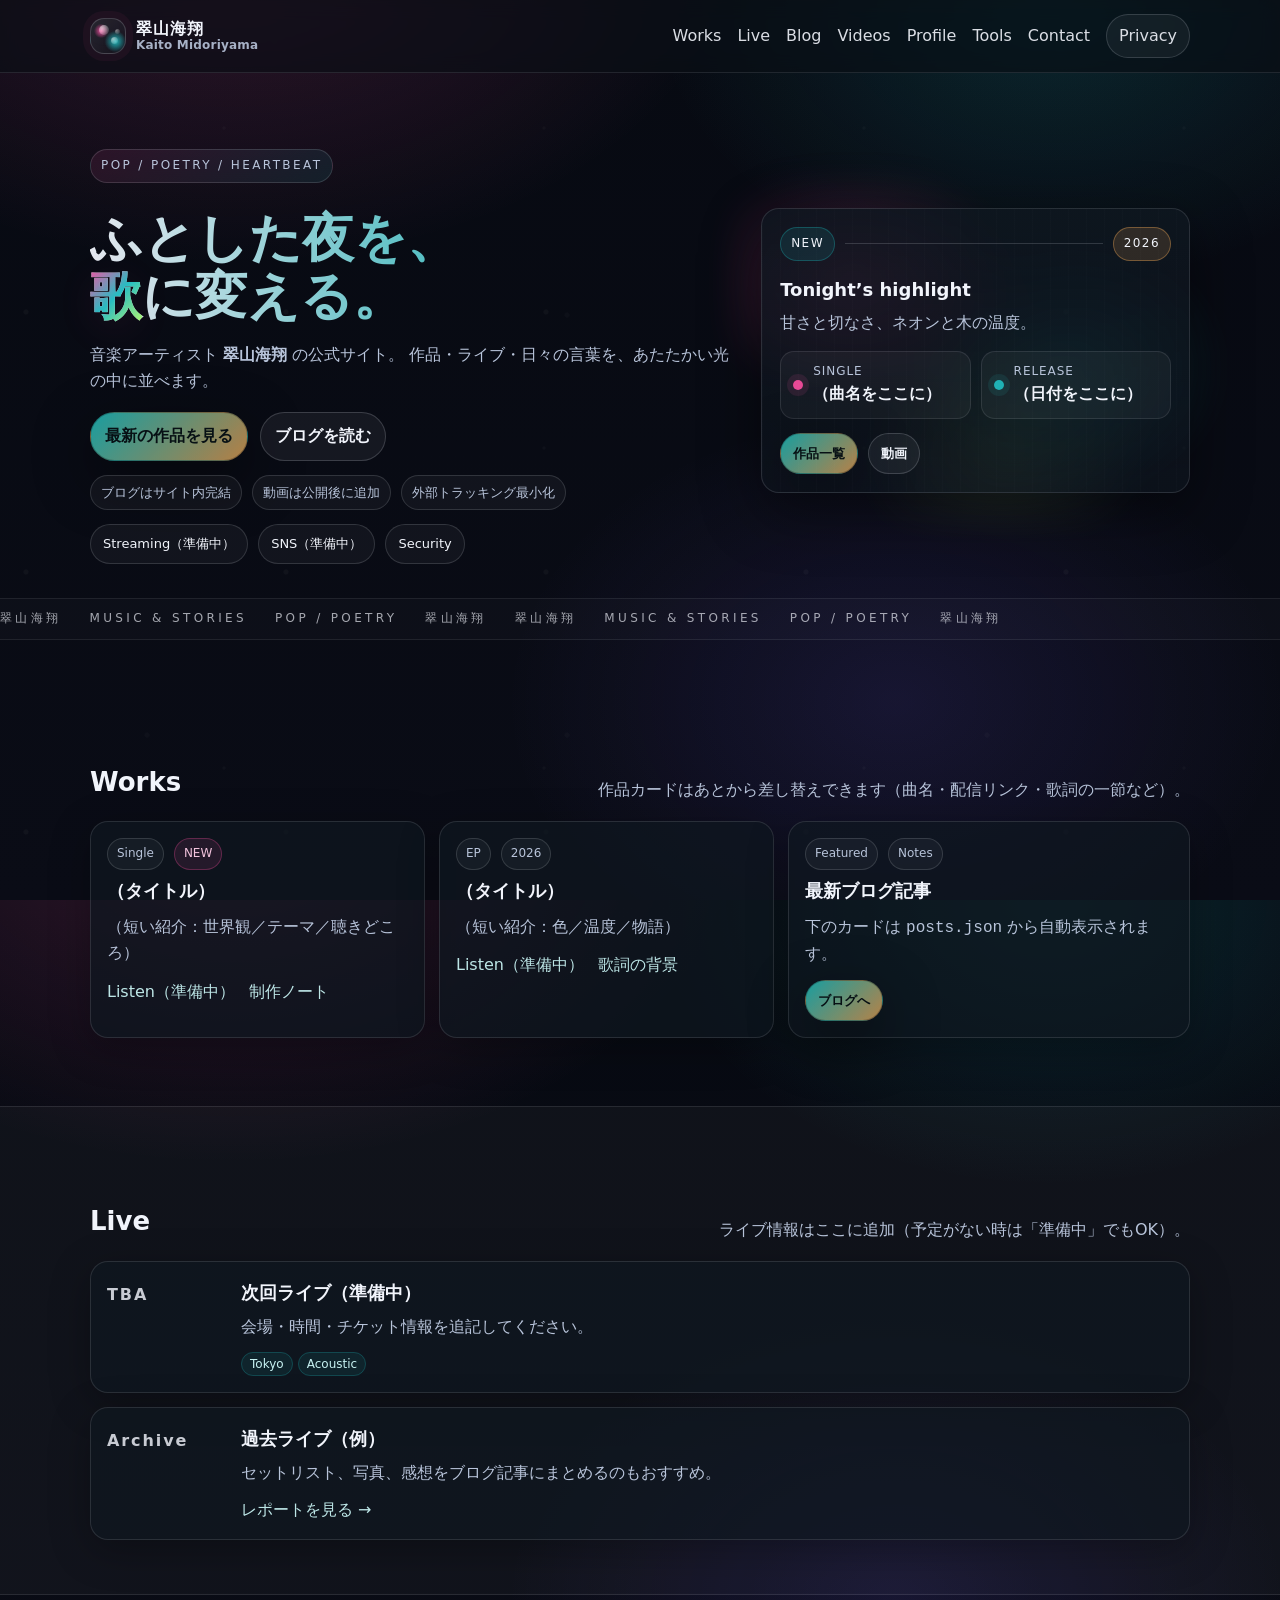
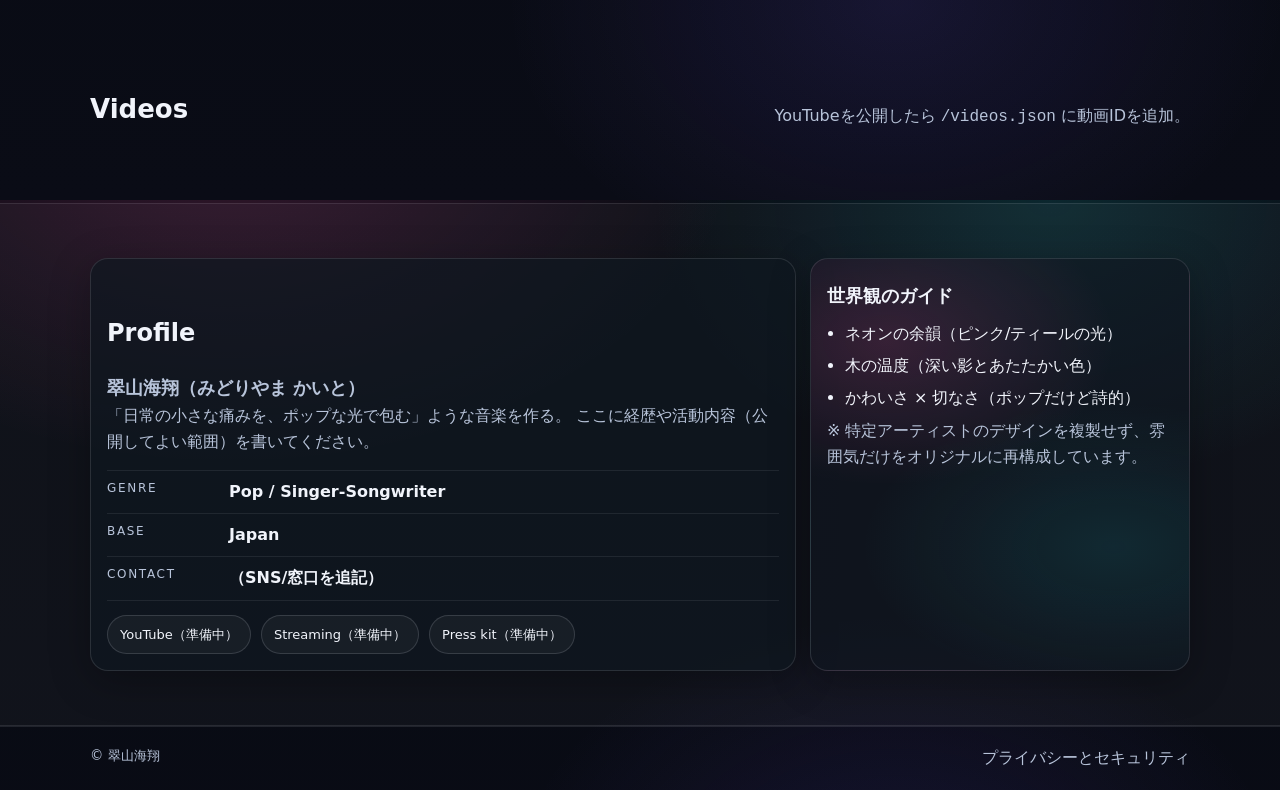
==== index.html @ d34214a1 "Add files via upload" ====
<!doctype html>
<html lang="ja">
<head>
  <meta charset="utf-8" /><meta name="viewport" content="width=device-width,initial-scale=1" />
<meta http-equiv="Content-Security-Policy" content="default-src 'self'; base-uri 'self'; object-src 'none'; frame-ancestors 'none'; img-src 'self' data:; font-src 'self'; script-src 'self' https://challenges.cloudflare.com; style-src 'self'; connect-src 'self' https://challenges.cloudflare.com; frame-src https://www.youtube-nocookie.com https://challenges.cloudflare.com; form-action 'self'; upgrade-insecure-requests" />
  <meta name="referrer" content="strict-origin-when-cross-origin" />
  <meta name="description" content="翠山海翔（みどりやま かいと）— 音楽と物語。ブログはサイト内完結、YouTubeは公開後に追加。" />
  <title>翠山海翔 | Music & Stories</title>
  <link rel="stylesheet" href="site.css" />
  <script src="app.js" defer></script>
</head>

<body data-page="home" class="theme-artist">
  <a class="skip" href="#main">本文へスキップ</a>

  <header class="top">
    <div class="wrap top__inner">
      <a class="brand" href="index.html" aria-label="ホーム">
        <span class="brand__mark" aria-hidden="true">
          <span class="mark__spark"></span>
          <span class="mark__spark mark__spark--2"></span>
          <span class="mark__spark mark__spark--3"></span>
        </span>
        <span class="brand__name">
          <span class="brand__jp">翠山海翔</span>
          <span class="brand__en">Kaito Midoriyama</span>
        </span>
      </a>

      <nav class="nav" aria-label="グローバルナビ">
        <a href="#works">Works</a>
        <a href="#live">Live</a>
        <a href="blog.html">Blog</a>
        <a href="videos.html">Videos</a>
        <a href="#profile">Profile</a>
        <a href="tools.html">Tools</a>        <a href="contact.html">Contact</a>

        <a class="nav__cta" href="privacy.html">Privacy</a>
      </nav>
    </div>
  </header>

  <main id="main">
    <section class="hero hero--artist">
      <div class="wrap hero__inner">
        <div class="hero__copy">
          <p class="eyebrow eyebrow--glow">POP / POETRY / HEARTBEAT</p>
          <h1 class="hero__title" class="hero__title" data-reveal="slow d1">
            ふとした夜を、<br />
            <span class="grad">歌</span>に変える。
          </h1>
          <p data-reveal="d2"  class="lead">
            音楽アーティスト <strong>翠山海翔</strong> の公式サイト。
            作品・ライブ・日々の言葉を、あたたかい光の中に並べます。
          </p>

          <div class="hero__actions">
            <a class="btn hero__cta" href="#works">最新の作品を見る</a>
            <a class="btn btn--ghost" href="blog.html">ブログを読む</a>
          </div>

          <ul class="hero__meta" aria-label="サイトの特徴">
            <li>ブログはサイト内完結</li>
            <li>動画は公開後に追加</li>
            <li>外部トラッキング最小化</li>
          </ul>

          <div class="hero__links" aria-label="外部リンク">
            <a class="pill" href="#" rel="me noopener">Streaming（準備中）</a>
            <a class="pill" href="#" rel="me noopener">SNS（準備中）</a>
            <a class="pill" href="privacy.html">Security</a>
          </div>
        </div>

        <div class="hero__panel">
          <div class="glow glow--mesh" aria-hidden="true"></div>

          <div class="panel panel--artist" aria-label="作品ハイライト">
            <div class="panel__row">
              <span class="chip">NEW</span>
              <span class="line"></span>
              <span class="chip chip--alt">2026</span>
            </div>

            <div class="panel__title">Tonight’s highlight</div>
            <div class="panel__desc">甘さと切なさ、ネオンと木の温度。</div>

            <div class="panel__mini">
              <div class="mini">
                <div class="mini__dot"></div>
                <div class="mini__text">
                  <div class="mini__label">Single</div>
                  <div class="mini__value">（曲名をここに）</div>
                </div>
              </div>
              <div class="mini">
                <div class="mini__dot mini__dot--alt"></div>
                <div class="mini__text">
                  <div class="mini__label">Release</div>
                  <div class="mini__value">（日付をここに）</div>
                </div>
              </div>
            </div>

            <div class="panel__cta">
              <a class="btn btn--small" href="#works">作品一覧</a>
              <a class="btn btn--small btn--ghost" href="#videos">動画</a>
            </div>
          </div>
        </div>
      </div>

      <div class="hero__marquee" aria-hidden="true">
        <div class="marquee__track">
          <span>翠山海翔</span><span>Music & Stories</span><span>POP / POETRY</span><span>翠山海翔</span>
          <span>翠山海翔</span><span>Music & Stories</span><span>POP / POETRY</span><span>翠山海翔</span>
        </div>
      </div>
    </section>

    <section id="works" class="section" data-chapter="1" data-chapter-label="物語の入口" data-tone="1">
      <div class="wrap">
        <div class="section__head">
            <div class="chapterDivider" data-reveal="d1"></div>
          <h2>Works</h2>
          <p class="muted">作品カードはあとから差し替えできます（曲名・配信リンク・歌詞の一節など）。</p>
        </div>

        <div class="works">
          <article class="card work">
            <div class="work__top">
              <span class="badge">Single</span>
              <span class="badge badge--accent">NEW</span>
            </div>
            <h3>（タイトル）</h3>
            <p>（短い紹介：世界観／テーマ／聴きどころ）</p>
            <div class="work__actions">
              <a class="link" href="#" rel="noopener">Listen（準備中）</a>
              <a class="link" href="blog.html">制作ノート</a>
            </div>
          </article>

          <article class="card work">
            <div class="work__top">
              <span class="badge">EP</span>
              <span class="badge">2026</span>
            </div>
            <h3>（タイトル）</h3>
            <p>（短い紹介：色／温度／物語）</p>
            <div class="work__actions">
              <a class="link" href="#" rel="noopener">Listen（準備中）</a>
              <a class="link" href="blog.html">歌詞の背景</a>
            </div>
          </article>

          <article class="card work work--wide">
            <div class="work__top">
              <span class="badge">Featured</span>
              <span class="badge">Notes</span>
            </div>
            <h3>最新ブログ記事</h3>
            <p class="muted">下のカードは <code>posts.json</code> から自動表示されます。</p>
            <div class="work__actions">
              <a class="btn btn--small" href="blog.html">ブログへ</a>
            </div>
          </article>
        </div>

        <div id="posts" class="grid" aria-live="polite" aria-busy="true"></div>
      </div>
    </section>

    <section id="live" class="section section--alt" data-chapter="2" data-chapter-label="Music" data-tone="2">
      <div class="wrap">
        <div class="section__head">
            <div class="chapterDivider" data-reveal="d1"></div>
          <h2>Live</h2>
          <p class="muted">ライブ情報はここに追加（予定がない時は「準備中」でもOK）。</p>
        </div>

        <div class="timeline">
          <div class="card timeline__item">
            <div class="timeline__date">TBA</div>
            <div class="timeline__body">
              <h3>次回ライブ（準備中）</h3>
              <p>会場・時間・チケット情報を追記してください。</p>
              <div class="timeline__meta">
                <span class="tag">Tokyo</span>
                <span class="tag">Acoustic</span>
              </div>
            </div>
          </div>

          <div class="card timeline__item">
            <div class="timeline__date">Archive</div>
            <div class="timeline__body">
              <h3>過去ライブ（例）</h3>
              <p>セットリスト、写真、感想をブログ記事にまとめるのもおすすめ。</p>
              <div class="timeline__meta">
                <a class="link" href="blog.html">レポートを見る →</a>
              </div>
            </div>
          </div>
        </div>
      </div>
    </section>

    <section id="videos" class="section" data-chapter="3" data-chapter-label="Blog" data-tone="3">
      <div class="wrap">
        <div class="section__head">
            <div class="chapterDivider" data-reveal="d1"></div>
          <h2>Videos</h2>
          <p class="muted">YouTubeを公開したら <code>/videos.json</code> に動画IDを追加。</p>
        </div>

        <div id="videosGrid" class="grid grid--video" aria-live="polite" aria-busy="true"></div>
      </div>
    </section>

    <section id="profile" class="section section--alt">
      <div class="wrap profile">
        <div class="profile__card card">
            <div class="chapterDivider" data-reveal="d1"></div>
          <h2>Profile</h2>
          <p class="profile__name">翠山海翔（みどりやま かいと）</p>
          <p class="muted">
            「日常の小さな痛みを、ポップな光で包む」ような音楽を作る。
            ここに経歴や活動内容（公開してよい範囲）を書いてください。
          </p>

          <dl class="facts">
            <div class="facts__row"><dt>Genre</dt><dd>Pop / Singer-Songwriter</dd></div>
            <div class="facts__row"><dt>Base</dt><dd>Japan</dd></div>
            <div class="facts__row"><dt>Contact</dt><dd>（SNS/窓口を追記）</dd></div>
          </dl>

          <div class="profile__links">
            <a class="pill" href="#" rel="me noopener">YouTube（準備中）</a>
            <a class="pill" href="#" rel="me noopener">Streaming（準備中）</a>
            <a class="pill" href="#" rel="me noopener">Press kit（準備中）</a>
          </div>
        </div>

        <div class="profile__card card card--accent">
          <h3>世界観のガイド</h3>
          <ul class="bullet">
            <li>ネオンの余韻（ピンク/ティールの光）</li>
            <li>木の温度（深い影とあたたかい色）</li>
            <li>かわいさ × 切なさ（ポップだけど詩的）</li>
          </ul>
          <p class="muted">※ 特定アーティストのデザインを複製せず、雰囲気だけをオリジナルに再構成しています。</p>
        </div>
      </div>
    </section>
  </main>

  <footer class="footer">
    <div class="wrap footer__inner">
      <small>© <span data-year></span> 翠山海翔</small>
      <a href="privacy.html">プライバシーとセキュリティ</a>
    </div>
  </footer>
</body>
</html>
---- site.css ----
:root{
  --bg: #0b0f14;
  --bg2:#0a1113;
  --card:#0f1720;
  --ink:#e9eef5;
  --muted:#b4c0cf;
  --teal:#1aa6a8;
  --amber:#ffb15a;
  --line: rgba(233,238,245,.10);
  --shadow: 0 18px 60px rgba(0,0,0,.45);
  --r: 18px;
}

*{box-sizing:border-box}
html,body{height:100%}
body{
  margin:0;
  font-family: system-ui, -apple-system, "Segoe UI", Roboto, "Noto Sans JP", sans-serif;
  color:var(--ink);
  background:
    radial-gradient(900px 500px at 20% -10%, rgba(26,166,168,.18), transparent 60%),
    radial-gradient(900px 500px at 90% 0%, rgba(255,177,90,.12), transparent 55%),
    linear-gradient(180deg, var(--bg), var(--bg2));
  line-height:1.65;
}

a{color:inherit; text-decoration:none}
a:hover{text-decoration:underline}
code{font-family: ui-monospace, SFMono-Regular, Menlo, Monaco, Consolas, "Liberation Mono", "Courier New", monospace}
pre{
  overflow:auto;
  padding:14px 14px;
  border-radius: 14px;
  border:1px solid rgba(233,238,245,.12);
  background: rgba(0,0,0,.22);
}
pre code{font-size: 13px}
blockquote{
  margin:14px 0;
  padding:12px 14px;
  border-left:3px solid rgba(26,166,168,.45);
  background: rgba(233,238,245,.04);
  border-radius: 12px;
}

.wrap{width:min(1100px, 92vw); margin:0 auto}

.skip{
  position:absolute; left:-9999px; top:auto;
  width:1px; height:1px; overflow:hidden;
}
.skip:focus{left:12px; top:12px; width:auto; height:auto; padding:10px 12px; background:#111; border-radius:10px; z-index:999}

.top{
  position:sticky; top:0; z-index:50;
  backdrop-filter:saturate(140%) blur(10px);
  background: rgba(11,15,20,.70);
  border-bottom:1px solid var(--line);
}
.top__inner{
  display:flex; align-items:center; justify-content:space-between;
  padding:14px 0;
}
.brand{display:flex; align-items:center; gap:10px}
.brand__mark{
  width:34px; height:34px; border-radius:12px;
  background:
    radial-gradient(12px 12px at 30% 35%, rgba(255,177,90,.9), transparent 60%),
    radial-gradient(18px 18px at 70% 65%, rgba(26,166,168,.9), transparent 60%),
    linear-gradient(135deg, rgba(233,238,245,.10), rgba(233,238,245,.02));
  border:1px solid rgba(233,238,245,.18);
  box-shadow: 0 0 0 6px rgba(26,166,168,.06);
}
.brand__name{font-weight:700; letter-spacing:.2px}

.nav{display:flex; gap:16px; align-items:center}
.nav a{opacity:.9}
.nav__cta{
  padding:8px 12px; border-radius:999px;
  border:1px solid rgba(233,238,245,.18);
  background: rgba(233,238,245,.06);
}

.hero{padding:64px 0 28px}
.hero__inner{display:grid; grid-template-columns: 1.2fr .8fr; gap:28px; align-items:center}
@media (max-width: 900px){ .hero__inner{grid-template-columns:1fr} }

.eyebrow{
  display:inline-block;
  font-size:12px; letter-spacing:.2em; text-transform:uppercase;
  padding:6px 10px; border-radius:999px;
  border:1px solid rgba(233,238,245,.16);
  background: rgba(233,238,245,.05);
  color: var(--muted);
}
h1{margin:14px 0 10px; font-size: clamp(28px, 4vw, 46px); line-height:1.15}
.lead{color:var(--muted); font-size: 16px}

.hero__actions{display:flex; gap:12px; margin:18px 0 12px; flex-wrap:wrap}
.btn{
  display:inline-flex; align-items:center; justify-content:center;
  padding:10px 14px; border-radius:999px;
  background: linear-gradient(135deg, rgba(26,166,168,.95), rgba(255,177,90,.70));
  color:#071014; font-weight:800;
  box-shadow: var(--shadow);
  border:1px solid rgba(0,0,0,.25);
}
.btn--ghost{
  background: rgba(233,238,245,.06);
  color:var(--ink);
  border:1px solid rgba(233,238,245,.18);
  box-shadow:none;
}

.hero__meta{
  margin:14px 0 0; padding:0;
  list-style:none; display:flex; gap:10px; flex-wrap:wrap;
  color: var(--muted);
}
.hero__meta li{
  padding:6px 10px; border-radius:999px;
  border:1px solid rgba(233,238,245,.14);
  background: rgba(233,238,245,.04);
  font-size:13px;
}

.hero__panel{position:relative; min-height:240px}
.glow{
  position:absolute; inset:-30px;
  background:
    radial-gradient(240px 180px at 30% 30%, rgba(26,166,168,.20), transparent 60%),
    radial-gradient(220px 180px at 70% 60%, rgba(255,177,90,.16), transparent 55%);
  filter: blur(14px);
}
.panel{
  position:relative;
  padding:18px;
  border-radius: var(--r);
  border:1px solid rgba(233,238,245,.14);
  background:
    linear-gradient(180deg, rgba(15,23,32,.85), rgba(15,23,32,.55));
  box-shadow: var(--shadow);
  overflow:hidden;
}
.panel::after{
  content:"";
  position:absolute; inset:0;
  background:
    repeating-linear-gradient(
      90deg,
      rgba(233,238,245,.05) 0px,
      rgba(233,238,245,.05) 1px,
      transparent 1px,
      transparent 18px
    );
  opacity:.35;
  pointer-events:none;
}
.panel__row{display:flex; align-items:center; gap:10px; position:relative}
.chip{
  font-size:12px; letter-spacing:.12em;
  padding:6px 10px; border-radius:999px;
  background: rgba(26,166,168,.14);
  border:1px solid rgba(26,166,168,.35);
}
.chip--alt{
  background: rgba(255,177,90,.14);
  border:1px solid rgba(255,177,90,.35);
}
.line{flex:1; height:1px; background: rgba(233,238,245,.16)}
.panel__title{margin-top:14px; font-size:18px; font-weight:800; position:relative}
.panel__desc{margin-top:6px; color:var(--muted); position:relative}

.section{padding:54px 0}
.section--alt{background: rgba(233,238,245,.03); border-top:1px solid var(--line); border-bottom:1px solid var(--line)}
.section__head{display:flex; align-items:end; justify-content:space-between; gap:16px; margin-bottom:18px; flex-wrap:wrap}
.section__head h2{margin:0; font-size:26px}
.section__foot{margin-top:14px}
.link{color:#c7f2f2; opacity:.95}
.link:hover{text-decoration:underline}

.muted{color:var(--muted); margin:0}

.grid{
  display:grid;
  grid-template-columns: repeat(3, 1fr);
  gap:14px;
}
@media (max-width: 980px){ .grid{grid-template-columns: repeat(2, 1fr)} }
@media (max-width: 620px){ .grid{grid-template-columns: 1fr} }

.card{
  border-radius: var(--r);
  border:1px solid rgba(233,238,245,.12);
  background: rgba(15,23,32,.70);
  padding:16px;
  box-shadow: 0 10px 40px rgba(0,0,0,.28);
}
.card__top{display:flex; justify-content:space-between; gap:10px; align-items:baseline}
.card h3{margin:6px 0 8px; font-size:18px}
.card p{margin:0; color:var(--muted)}
.badge{
  font-size:12px; padding:5px 9px; border-radius:999px;
  border:1px solid rgba(233,238,245,.14);
  background: rgba(233,238,245,.04);
  color: var(--muted);
  white-space:nowrap;
}
.tags{display:flex; gap:8px; flex-wrap:wrap; margin-top:12px}
.tag{
  font-size:12px; padding:4px 8px; border-radius:999px;
  border:1px solid rgba(26,166,168,.28);
  background: rgba(26,166,168,.10);
  color: #c7f2f2;
}

.grid--video{grid-template-columns: repeat(2, 1fr)}
@media (max-width: 900px){ .grid--video{grid-template-columns:1fr} }

.video{
  padding:0;
  overflow:hidden;
}
.video__thumb{
  position:relative;
  display:block;
  aspect-ratio: 16 / 9;
  width:100%;
  background: rgba(233,238,245,.06);
  border:0;
  border-bottom:1px solid rgba(233,238,245,.10);
  padding:0;
  cursor:pointer;
}
.video__thumb:focus-visible{
  outline: 2px solid rgba(255,177,90,.7);
  outline-offset: 2px;
}
.video__thumb img{
  width:100%; height:100%;
  object-fit:cover;
  display:block;
  filter:saturate(1.05) contrast(1.05);
}
.video__play{
  position:absolute; inset:0;
  display:grid; place-items:center;
  background: radial-gradient(220px 220px at 50% 50%, rgba(0,0,0,.35), rgba(0,0,0,.70));
}
.video__play span{
  display:inline-flex; align-items:center; gap:10px;
  padding:10px 14px; border-radius:999px;
  background: rgba(233,238,245,.10);
  border:1px solid rgba(233,238,245,.20);
  backdrop-filter: blur(8px);
}
.video__body{padding:14px 16px}
.video__title{margin:0 0 6px; font-size:16px; font-weight:800}
.note{margin-top:14px; color:var(--muted); font-size:13px}

.about{display:grid; grid-template-columns: 1fr 1fr; gap:14px}
@media (max-width: 900px){ .about{grid-template-columns:1fr} }
.about__card{border-radius: var(--r); border:1px solid rgba(233,238,245,.12); background: rgba(15,23,32,.70); padding:18px}
.about__card--accent{
  background:
    radial-gradient(380px 240px at 20% 20%, rgba(26,166,168,.18), transparent 60%),
    radial-gradient(420px 240px at 80% 70%, rgba(255,177,90,.12), transparent 60%),
    rgba(15,23,32,.60);
}

.links{margin:12px 0 0; padding-left:18px}
.footer{border-top:1px solid var(--line); padding:18px 0; color:var(--muted)}
.footer__inner{display:flex; justify-content:space-between; gap:14px; flex-wrap:wrap}

/* Blog */
.search{
  display:flex; gap:10px; align-items:center;
  margin: 10px 0 18px;
}
.search__label{color:var(--muted); font-size:13px}
.search__input{
  width:min(560px, 100%);
  padding:10px 12px;
  border-radius: 14px;
  border:1px solid rgba(233,238,245,.14);
  background: rgba(233,238,245,.04);
  color: var(--ink);
}
.search__input::placeholder{color: rgba(180,192,207,.75)}
.search__input:focus{
  outline: 2px solid rgba(26,166,168,.55);
  outline-offset: 2px;
}

.post__head{margin-bottom: 12px}
.post__meta{display:flex; gap:10px; align-items:center; flex-wrap:wrap; margin:0 0 8px}
.post__body{
  padding: 18px 18px;
}
.post__body h2{margin-top: 22px}
.post__body h3{margin-top: 18px}
.post__body a{color:#c7f2f2; text-decoration:underline}
.post__nav{
  display:flex; justify-content:space-between; gap:14px;
  margin-top: 16px;
}



/* =========================
   Artist theme: POP / HEART
   ========================= */
.theme-artist{
  --bg: #070a12;
  --bg2:#0a0c16;
  --ink:#f1f4fb;
  --muted:#b8c4da;
  --line: rgba(241,244,251,.10);
  --teal:#21c1c4;
  --amber:#ffb15a;
  --pink:#ff4fa3;
  --lime:#b8ff6a;
  --violet:#7a5cff;
}

/* subtle grain */
.theme-artist body{}
body.theme-artist{
  background:
    radial-gradient(850px 560px at 18% -8%, rgba(255,79,163,.18), transparent 60%),
    radial-gradient(720px 520px at 82% 0%, rgba(33,193,196,.16), transparent 55%),
    radial-gradient(650px 480px at 70% 78%, rgba(122,92,255,.12), transparent 60%),
    linear-gradient(180deg, var(--bg), var(--bg2));
}
body.theme-artist::before{
  content:"";
  position:fixed; inset:0;
  pointer-events:none;
  background-image:
    radial-gradient(circle at 10% 20%, rgba(255,255,255,.05) 0 2px, transparent 3px),
    radial-gradient(circle at 70% 40%, rgba(255,255,255,.04) 0 1px, transparent 2px),
    radial-gradient(circle at 35% 75%, rgba(255,255,255,.03) 0 2px, transparent 3px);
  background-size: 260px 260px, 320px 320px, 420px 420px;
  opacity:.55;
  mix-blend-mode: screen;
}

/* Brand */
.brand__name{display:flex; flex-direction:column; line-height:1.1}
.brand__jp{font-weight:900; letter-spacing:.06em}
.brand__en{font-size:12px; color:var(--muted); opacity:.9; margin-top:2px}

.brand__mark{
  position:relative;
  width:36px; height:36px; border-radius:14px;
  background:
    radial-gradient(12px 12px at 30% 35%, rgba(255,79,163,.92), transparent 60%),
    radial-gradient(18px 18px at 72% 66%, rgba(33,193,196,.92), transparent 60%),
    linear-gradient(135deg, rgba(241,244,251,.10), rgba(241,244,251,.02));
  border:1px solid rgba(241,244,251,.18);
  box-shadow: 0 0 0 7px rgba(255,79,163,.05);
  overflow:hidden;
}
.mark__spark{
  position:absolute;
  width:10px; height:10px;
  border-radius: 999px;
  background: radial-gradient(circle at 30% 30%, rgba(255,255,255,.95), rgba(255,255,255,.02));
  opacity:.65;
  top:6px; left:8px;
  filter: blur(.2px);
  animation: floaty 5.6s ease-in-out infinite;
}
.mark__spark--2{top:18px; left:20px; width:7px; height:7px; opacity:.55; animation-duration: 6.9s}
.mark__spark--3{top:10px; left:24px; width:5px; height:5px; opacity:.45; animation-duration: 7.8s}
@keyframes floaty{
  0%,100%{transform: translate(0,0)}
  50%{transform: translate(2px,-2px)}
}

/* Hero */
.hero--artist{position:relative; overflow:hidden}
.hero__title{margin:14px 0 10px; font-size: clamp(30px, 4.2vw, 52px); line-height:1.12}
.grad{
  background: linear-gradient(135deg, rgba(255,79,163,1), rgba(33,193,196,1), rgba(184,255,106,1));
  -webkit-background-clip:text; background-clip:text;
  color: transparent;
  text-shadow: 0 10px 40px rgba(255,79,163,.10);
}
.eyebrow--glow{
  border:1px solid rgba(241,244,251,.14);
  background: linear-gradient(135deg, rgba(255,79,163,.10), rgba(33,193,196,.10));
}

.glow--mesh{
  background:
    radial-gradient(280px 200px at 25% 30%, rgba(255,79,163,.26), transparent 60%),
    radial-gradient(260px 220px at 70% 55%, rgba(33,193,196,.20), transparent 60%),
    radial-gradient(240px 220px at 55% 80%, rgba(184,255,106,.12), transparent 60%);
  filter: blur(16px);
}

.panel--artist{
  background:
    linear-gradient(180deg, rgba(15,23,32,.82), rgba(15,23,32,.52));
  border:1px solid rgba(241,244,251,.12);
}
.panel--artist::after{opacity:.25}

.panel__mini{display:grid; grid-template-columns:1fr 1fr; gap:10px; margin-top:14px; position:relative}
.mini{
  display:flex; gap:10px; align-items:center;
  padding:10px 12px;
  border-radius: 14px;
  border:1px solid rgba(241,244,251,.10);
  background: rgba(241,244,251,.04);
}
.mini__dot{width:10px; height:10px; border-radius:999px; background: rgba(255,79,163,.9); box-shadow:0 0 0 6px rgba(255,79,163,.10)}
.mini__dot--alt{background: rgba(33,193,196,.9); box-shadow:0 0 0 6px rgba(33,193,196,.10)}
.mini__label{font-size:12px; color:var(--muted); letter-spacing:.08em; text-transform:uppercase}
.mini__value{font-weight:800}

.panel__cta{display:flex; gap:10px; margin-top:14px; flex-wrap:wrap; position:relative}
.btn--small{padding:9px 12px; font-size:13px}

.pill{
  display:inline-flex; align-items:center; gap:8px;
  padding:8px 12px;
  border-radius: 999px;
  border:1px solid rgba(241,244,251,.14);
  background: rgba(241,244,251,.04);
  color: var(--ink);
  font-size:13px;
}
.pill:hover{text-decoration:none; background: rgba(241,244,251,.06)}
.hero__links{display:flex; gap:10px; flex-wrap:wrap; margin-top:14px}

/* Marquee */
.hero__marquee{
  margin-top: 34px;
  border-top:1px solid rgba(241,244,251,.08);
  border-bottom:1px solid rgba(241,244,251,.08);
  background: rgba(241,244,251,.02);
}
.marquee__track{
  display:flex; gap:28px;
  padding: 10px 0;
  white-space: nowrap;
  opacity:.85;
  animation: marquee 18s linear infinite;
}
.marquee__track span{
  font-size:12px;
  letter-spacing:.28em;
  text-transform: uppercase;
  color: rgba(241,244,251,.78);
}
@keyframes marquee{
  from{transform: translateX(0)}
  to{transform: translateX(-50%)}
}

/* Works layout */
.works{
  display:grid;
  grid-template-columns: 1fr 1fr 1.2fr;
  gap:14px;
  margin-bottom: 14px;
}
@media (max-width: 980px){
  .works{grid-template-columns: 1fr 1fr}
  .work--wide{grid-column: 1 / -1}
}
@media (max-width: 620px){
  .works{grid-template-columns: 1fr}
}
.work{position:relative}
.work__top{display:flex; gap:10px; align-items:center; flex-wrap:wrap}
.work__actions{display:flex; gap:14px; margin-top:12px; align-items:center; flex-wrap:wrap}
.badge--accent{
  border:1px solid rgba(255,79,163,.28);
  background: rgba(255,79,163,.10);
  color: rgba(255,206,232,.95);
}
.card:hover{
  transform: translateY(-1px);
  transition: transform .18s ease, background .18s ease, border-color .18s ease;
  border-color: rgba(241,244,251,.18);
}

/* Live timeline */
.timeline{display:grid; gap:14px}
.timeline__item{display:grid; grid-template-columns: 120px 1fr; gap:14px; align-items:start}
@media (max-width: 620px){
  .timeline__item{grid-template-columns:1fr}
}
.timeline__date{
  font-weight:900;
  letter-spacing:.12em;
  color: rgba(241,244,251,.82);
  padding-top:4px;
}
.timeline__body h3{margin:0 0 6px}
.timeline__meta{margin-top:10px}

/* Profile */
.profile{display:grid; grid-template-columns: 1.3fr .7fr; gap:14px}
@media (max-width: 900px){ .profile{grid-template-columns:1fr} }
.profile__name{font-weight:900; font-size:18px; margin: 6px 0 8px}
.facts{margin:14px 0 0}
.facts__row{
  display:grid; grid-template-columns: 110px 1fr;
  gap:12px;
  padding:8px 0;
  border-top:1px solid rgba(241,244,251,.08);
}
.facts__row:last-child{border-bottom:1px solid rgba(241,244,251,.08)}
.facts dt{color:var(--muted); font-size:12px; letter-spacing:.14em; text-transform:uppercase}
.facts dd{margin:0; font-weight:700}
.profile__links{display:flex; gap:10px; flex-wrap:wrap; margin-top:14px}

.card--accent{
  background:
    radial-gradient(380px 240px at 20% 20%, rgba(255,79,163,.16), transparent 60%),
    radial-gradient(420px 240px at 80% 70%, rgba(33,193,196,.12), transparent 60%),
    rgba(15,23,32,.60);
}

.bullet{margin:10px 0 0; padding-left: 18px}
.bullet li{margin:6px 0}


/* Tools */
.tools{display:grid; gap:14px}
.tool h2{margin-top:0}
.form{display:grid; gap:12px; margin-top: 10px}
.form label{display:grid; gap:6px; color: rgba(241,244,251,.92)}
.form input, .form textarea{
  padding:10px 12px;
  border-radius: 14px;
  border:1px solid rgba(241,244,251,.14);
  background: rgba(241,244,251,.04);
  color: var(--ink);
}
.form textarea{resize: vertical; min-height: 160px}
.hint{font-size:12px; color: var(--muted)}
.row{display:flex; gap:10px; flex-wrap:wrap; align-items:center}
.out{margin-top:12px}
.out__grid{display:grid; grid-template-columns: 1fr 1fr; gap:12px; margin-top:12px}
@media (max-width: 900px){ .out__grid{grid-template-columns: 1fr} }
.tip{margin-top:12px}
.tips h2{margin-top:0}

/* Video placeholder (no external thumbnail) */
.video__placeholder{
  position:relative;
  width:100%;
  height:100%;
  min-height: 240px;
  background: rgba(241,244,251,.03);
}
.video__placeholderGlow{
  position:absolute; inset:0;
  background:
    radial-gradient(220px 180px at 30% 30%, rgba(255,79,163,.22), transparent 60%),
    radial-gradient(220px 180px at 70% 60%, rgba(33,193,196,.18), transparent 60%),
    radial-gradient(220px 180px at 50% 85%, rgba(184,255,106,.10), transparent 60%);
  filter: blur(12px);
}
.video__placeholderText{
  position:absolute; inset:0;
  display:flex; flex-direction:column;
  align-items:center; justify-content:center;
  gap:8px;
  padding: 18px;
  text-align:center;
}
.video__phTitle{font-weight:900; font-size:16px}
.video__phSub{
  display:inline-flex; align-items:center; justify-content:center;
  padding:10px 14px; border-radius:999px;
  background: rgba(241,244,251,.10);
  border:1px solid rgba(241,244,251,.20);
}


/* Contact form helpers */
.hp{position:absolute;left:-9999px;top:auto;width:1px;height:1px;overflow:hidden;}
.mt-14{margin-top:14px;}
.mt-18{margin-top:18px;}
#contactStatus[data-kind="success"]{font-weight:600;}
#contactStatus[data-kind="error"]{font-weight:600;}

/* Contact */
.grid--contact{grid-template-columns: 1.2fr .8fr}
@media (max-width: 900px){ .grid--contact{grid-template-columns:1fr} }
.contactCard h2{margin-top:0}

/* Contact form (no email exposure) */
.grid--contact2{grid-template-columns: 1.15fr .85fr}
@media (max-width: 900px){ .grid--contact2{grid-template-columns:1fr} }
.status{
  margin-top: 10px;
  padding: 10px 12px;
  border-radius: 14px;
  border: 1px solid rgba(241,244,251,.14);
  background: rgba(241,244,251,.04);
  color: rgba(241,244,251,.92);
  display:none;
}
.status--show{display:block}
.status--ok{border-color: rgba(33,193,196,.35); background: rgba(33,193,196,.08)}
.status--ng{border-color: rgba(255,79,163,.35); background: rgba(255,79,163,.08)}
.hp{position:absolute; left:-9999px; top:auto; width:1px; height:1px; overflow:hidden}
.turnstileRow{display:grid; gap:8px}

/* OK/NG cards */
.grid--okng{display:grid; grid-template-columns:1fr 1fr; gap:12px; margin-top:10px}
@media (max-width: 900px){ .grid--okng{grid-template-columns:1fr} }
.okng{padding:12px; border-radius:16px; border:1px solid rgba(241,244,251,.14); background: rgba(241,244,251,.03)}
.okng h4{margin:0 0 8px 0}
.okng--ok{border-color: rgba(33,193,196,.30); background: rgba(33,193,196,.05)}
.okng--ng{border-color: rgba(255,79,163,.30); background: rgba(255,79,163,.05)}

/* Motion system (emotion, but gentle) */
@media (prefers-reduced-motion: reduce){
  *{animation-duration:0.01ms !important; animation-iteration-count:1 !important; transition-duration:0.01ms !important; scroll-behavior:auto !important}
}

.reveal{
  opacity:0;
  transform: translateY(14px);
  filter: blur(2px);
  transition: opacity .7s ease, transform .8s ease, filter .8s ease;
  will-change: opacity, transform, filter;
}
.reveal.is-visible{
  opacity:1;
  transform: translateY(0);
  filter: blur(0);
}

.reveal--slow{transition-duration: 1.1s}
.reveal--delay-1{transition-delay: .08s}
.reveal--delay-2{transition-delay: .16s}
.reveal--delay-3{transition-delay: .24s}

@keyframes floatSoft{
  0%,100%{transform: translateY(0)}
  50%{transform: translateY(-6px)}
}
@keyframes shimmer{
  0%{background-position: 0% 50%}
  100%{background-position: 100% 50%}
}
@keyframes pulseGlow{
  0%,100%{box-shadow: 0 0 0 rgba(255,255,255,0)}
  50%{box-shadow: 0 0 26px rgba(241,244,251,.12)}
}

.hero__title{
  background: linear-gradient(90deg, rgba(241,244,251,.95), rgba(33,193,196,.9), rgba(255,79,163,.9), rgba(241,244,251,.95));
  background-size: 220% 220%;
  -webkit-background-clip: text;
  background-clip: text;
  color: transparent;
  animation: shimmer 6.5s ease-in-out infinite;
}

.hero__cta{animation: pulseGlow 3.6s ease-in-out infinite}
.card:hover .card__media img,
.card:hover img.card__img{
  transform: scale(1.02);
}
.card__media img,
img.card__img{
  transition: transform .55s ease;
  will-change: transform;
}

.brand__mark{animation: floatSoft 5.5s ease-in-out infinite}
.brand__mark .mark__spark{filter: drop-shadow(0 0 10px rgba(33,193,196,.35))}

/* Chapter system */
.chapterRail{
  position: fixed;
  right: 18px;
  top: 50%;
  transform: translateY(-50%);
  z-index: 50;
  display: grid;
  gap: 10px;
  padding: 10px 10px;
  border-radius: 18px;
  border: 1px solid rgba(241,244,251,.12);
  background: rgba(9,12,18,.35);
  backdrop-filter: blur(10px);
}
@media (max-width: 980px){ .chapterRail{display:none} }

.chapterDot{
  width: 10px; height: 10px;
  border-radius: 999px;
  border: 1px solid rgba(241,244,251,.35);
  background: rgba(241,244,251,.08);
  cursor: pointer;
  position: relative;
}
.chapterDot.is-active{
  background: rgba(33,193,196,.85);
  border-color: rgba(33,193,196,.9);
  box-shadow: 0 0 18px rgba(33,193,196,.22);
}
.chapterDot:hover::after{
  content: attr(data-label);
  position: absolute;
  right: 16px;
  top: 50%;
  transform: translateY(-50%);
  white-space: nowrap;
  font-size: 12px;
  padding: 6px 8px;
  border-radius: 12px;
  border: 1px solid rgba(241,244,251,.16);
  background: rgba(9,12,18,.55);
  color: rgba(241,244,251,.92);
}

.chapterDivider{
  height: 1px;
  width: 100%;
  margin: 18px 0 4px 0;
  position: relative;
  overflow: hidden;
}
.chapterDivider::before{
  content:"";
  position:absolute; inset:0;
  transform: translateX(-100%);
  background: linear-gradient(90deg, rgba(241,244,251,0), rgba(241,244,251,.32), rgba(33,193,196,.28), rgba(255,79,163,.24), rgba(241,244,251,0));
  transition: transform .9s ease;
}
.chapterDivider.is-visible::before{ transform: translateX(0%) }

/* subtle chapter tone shift (applies on home body via JS) */
body[data-chapter-tone="1"]{ background-image: radial-gradient(900px 500px at 20% 10%, rgba(33,193,196,.12), transparent 60%), radial-gradient(800px 500px at 80% 30%, rgba(255,79,163,.10), transparent 55%); }
body[data-chapter-tone="2"]{ background-image: radial-gradient(900px 520px at 70% 20%, rgba(33,193,196,.12), transparent 60%), radial-gradient(900px 560px at 20% 70%, rgba(255,79,163,.10), transparent 55%); }
body[data-chapter-tone="3"]{ background-image: radial-gradient(900px 520px at 20% 20%, rgba(33,193,196,.10), transparent 60%), radial-gradient(900px 560px at 75% 70%, rgba(255,79,163,.12), transparent 55%); }

/* High quality image display helpers */
img{ image-rendering: auto; }
.mediaHQ{
  border-radius: 22px;
  overflow: hidden;
  border: 1px solid rgba(241,244,251,.12);
  background: rgba(241,244,251,.03);
}
.mediaHQ img{
  display:block;
  width:100%;
  height:auto;
}

/* Tools: drag & drop import */
.import{margin:14px 0 18px}
.import__file{display:block;margin:8px 0 10px}
.dropzone{
  border:2px dashed rgba(233,238,245,.35);
  border-radius:14px;
  padding:14px 14px;
  background:rgba(0,0,0,.14);
  cursor:pointer;
  user-select:none;
}
.dropzone code{font-family:ui-monospace,SFMono-Regular,Menlo,Monaco,Consolas,"Liberation Mono","Courier New",monospace}
.dropzone--hover{border-color:rgba(26,166,168,.9); background:rgba(26,166,168,.12)}
.dropzone--ok{border-color:rgba(255,191,90,.9)}
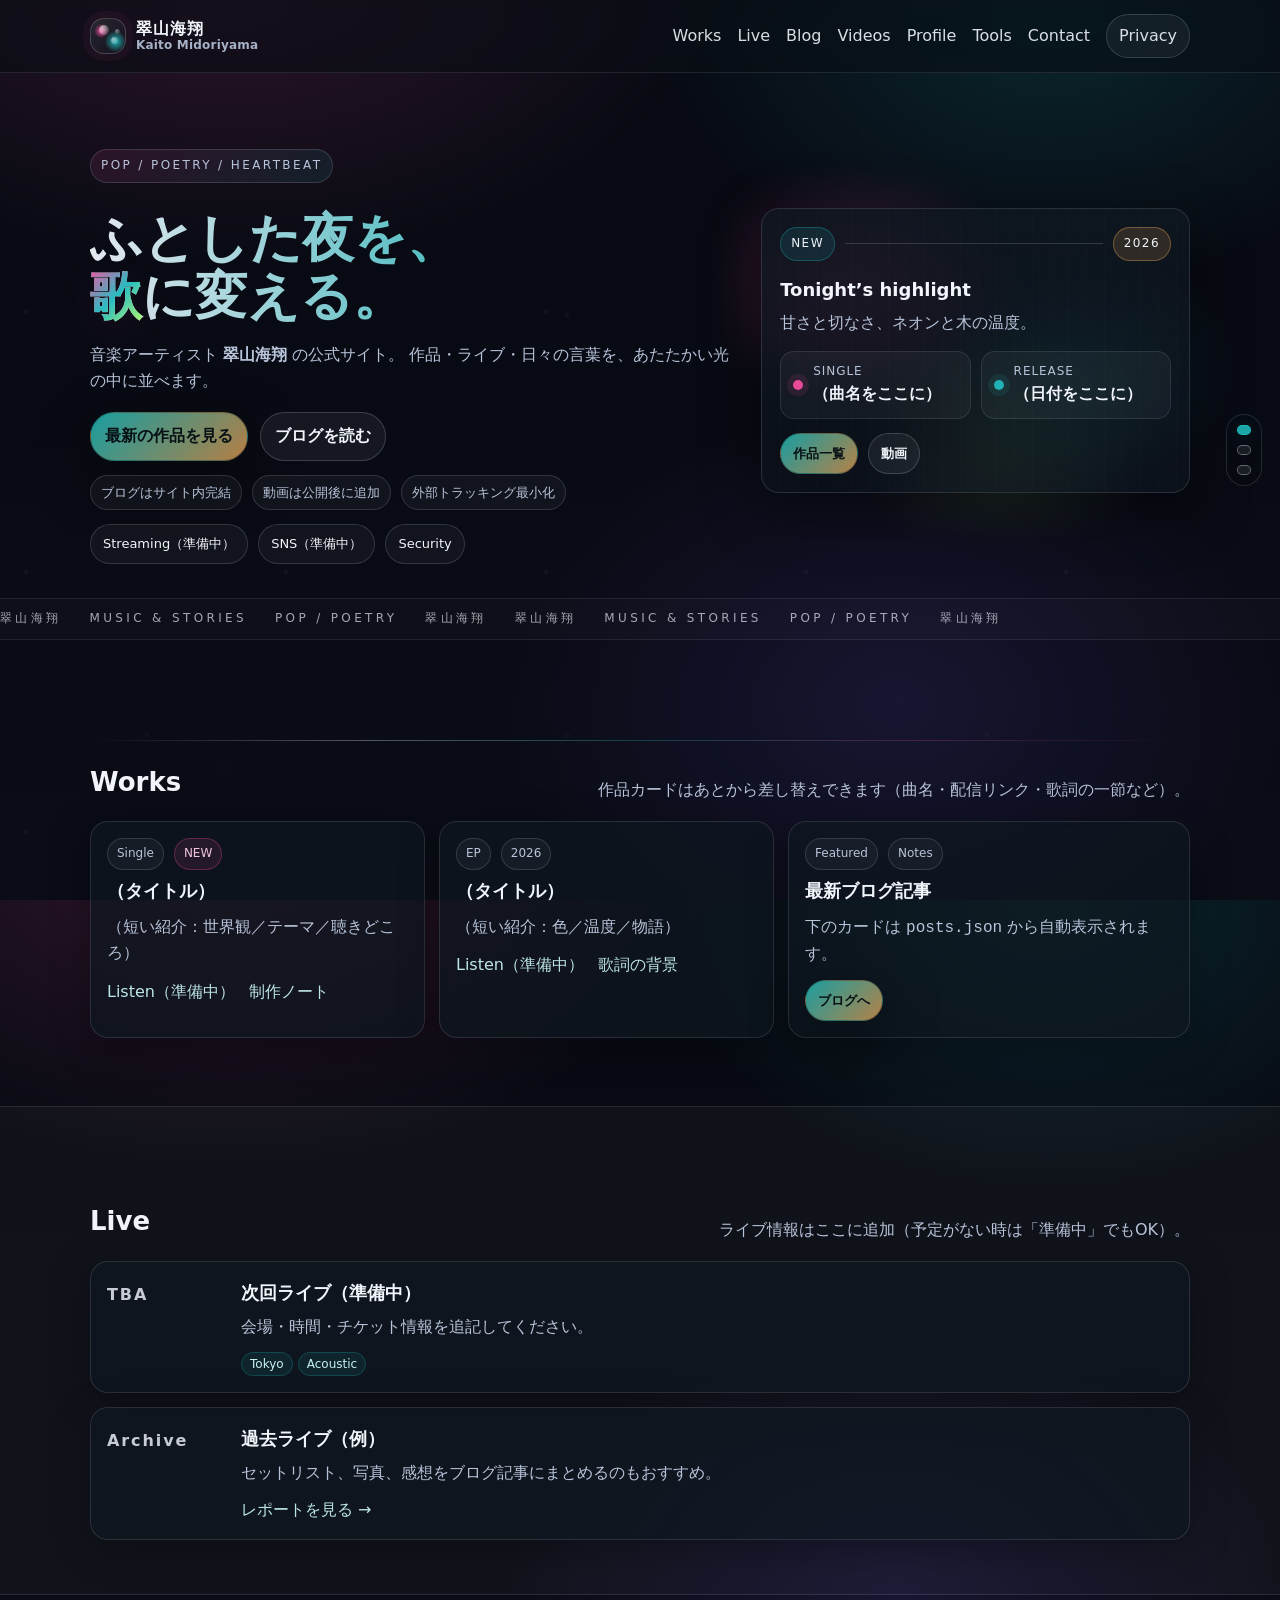
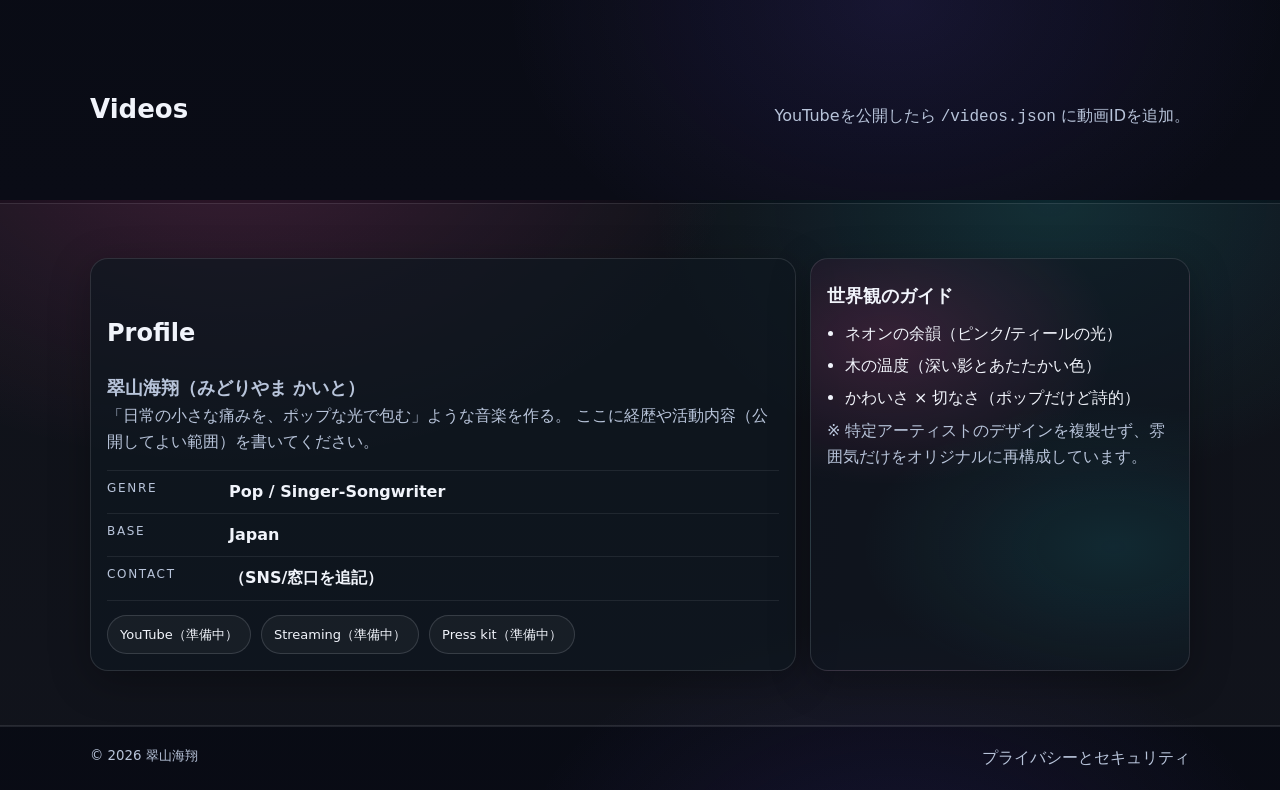
==== commit 7cffd2e7: "Add files via upload" ====
--- a/index.html
+++ b/index.html
@@ -2,12 +2,30 @@
 <html lang="ja">
 <head>
   <meta charset="utf-8" /><meta name="viewport" content="width=device-width,initial-scale=1" />
-<meta http-equiv="Content-Security-Policy" content="default-src 'self'; base-uri 'self'; object-src 'none'; frame-ancestors 'none'; img-src 'self' data:; font-src 'self'; script-src 'self' https://challenges.cloudflare.com; style-src 'self'; connect-src 'self' https://challenges.cloudflare.com; frame-src https://www.youtube-nocookie.com https://challenges.cloudflare.com; form-action 'self'; upgrade-insecure-requests" />
-  <meta name="referrer" content="strict-origin-when-cross-origin" />
+
+  <meta http-equiv="Content-Security-Policy" content="default-src 'self'; base-uri 'self'; object-src 'none'; frame-ancestors 'none'; img-src 'self' data: https:; font-src 'self'; script-src 'self'; style-src 'self'; connect-src 'self'; frame-src https://www.youtube-nocookie.com https://docs.google.com; form-action 'self'; upgrade-insecure-requests" />
+<meta name="referrer" content="strict-origin-when-cross-origin" />
   <meta name="description" content="翠山海翔（みどりやま かいと）— 音楽と物語。ブログはサイト内完結、YouTubeは公開後に追加。" />
-  <title>翠山海翔 | Music & Stories</title>
-  <link rel="stylesheet" href="site.css" />
+    <meta name="robots" content="index,follow,max-image-preview:large" />
+<title>翠山海翔 | Music & Stories</title>
+  
+    <link rel="canonical" href="https://musasci.github.io/honnki/" />
+<link rel="stylesheet" href="site.css" />
   <script src="app.js" defer></script>
+  <script type="application/ld+json">
+{
+  "@context": "https://schema.org",
+  "@type": "Person",
+  "name": "翠山海翔",
+  "alternateName": [
+    "Kaito Midoriyama",
+    "Kaito Midoriyama (翠山海翔)"
+  ],
+  "jobTitle": "Musician",
+  "url": "https://musasci.github.io/honnki/",
+  "description": "翠山海翔（みどりやま かいと）。音楽と物語。"
+}
+  </script>
 </head>
 
 <body data-page="home" class="theme-artist">
--- a/site.css
+++ b/site.css
@@ -775,3 +775,43 @@
 .dropzone code{font-family:ui-monospace,SFMono-Regular,Menlo,Monaco,Consolas,"Liberation Mono","Courier New",monospace}
 .dropzone--hover{border-color:rgba(26,166,168,.9); background:rgba(26,166,168,.12)}
 .dropzone--ok{border-color:rgba(255,191,90,.9)}
+
+
+/* --- Added in 2026-01: Tools pack + improved cards --- */
+.hidden{display:none !important}
+
+.card__link{display:block; color:inherit; text-decoration:none}
+.card__link:hover h3{ text-decoration: underline }
+
+.card--post .post__meta{margin-bottom:8px}
+.card--post .badge{display:inline-flex; margin-right:8px}
+
+.card--video{padding:0; overflow:hidden}
+.card--video .card__body{padding:14px 16px}
+.video__frame{
+  aspect-ratio: 16 / 9;
+  width:100%;
+  background: rgba(233,238,245,.06);
+  border-bottom:1px solid rgba(233,238,245,.10);
+  display:block;
+}
+.video__frame iframe,
+.video__frame video{
+  width:100%;
+  height:100%;
+  border:0;
+  display:block;
+  background: #000;
+}
+
+.packActions{display:flex; gap:10px; flex-wrap:wrap; align-items:center; margin-top:10px}
+
+.iframeWrap{
+  aspect-ratio: 4 / 5;
+  width:100%;
+  border-radius: var(--r);
+  overflow:hidden;
+  border:1px solid rgba(233,238,245,.12);
+  background: rgba(15,23,32,.55);
+}
+.iframeWrap iframe{width:100%; height:100%; border:0; display:block}
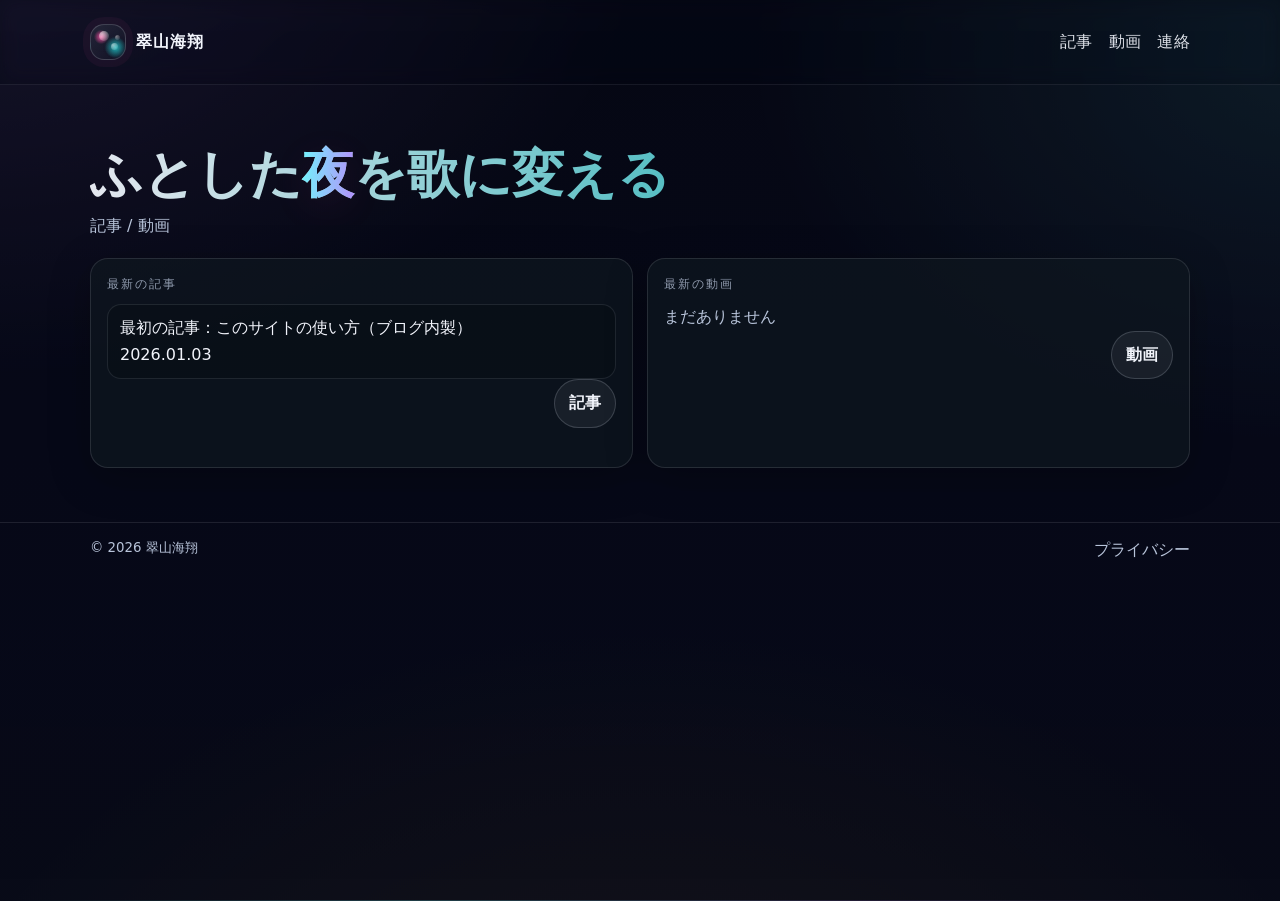
==== commit 1cb9da7f: "Add files via upload" ====
--- a/index.html
+++ b/index.html
@@ -1,39 +1,22 @@
 <!doctype html>
 <html lang="ja">
 <head>
-  <meta charset="utf-8" /><meta name="viewport" content="width=device-width,initial-scale=1" />
-
-  <meta http-equiv="Content-Security-Policy" content="default-src 'self'; base-uri 'self'; object-src 'none'; frame-ancestors 'none'; img-src 'self' data: https:; font-src 'self'; script-src 'self'; style-src 'self'; connect-src 'self'; frame-src https://www.youtube-nocookie.com https://docs.google.com; form-action 'self'; upgrade-insecure-requests" />
-<meta name="referrer" content="strict-origin-when-cross-origin" />
-  <meta name="description" content="翠山海翔（みどりやま かいと）— 音楽と物語。ブログはサイト内完結、YouTubeは公開後に追加。" />
-    <meta name="robots" content="index,follow,max-image-preview:large" />
-<title>翠山海翔 | Music & Stories</title>
-  
-    <link rel="canonical" href="https://musasci.github.io/honnki/" />
-<link rel="stylesheet" href="site.css" />
+  <meta charset="utf-8" />
+  <meta name="viewport" content="width=device-width,initial-scale=1" />
+  <meta http-equiv="Content-Security-Policy" content="default-src 'self'; base-uri 'self'; object-src 'none'; frame-src https://www.youtube.com https://www.youtube-nocookie.com https://docs.google.com; img-src 'self' data: https://i.ytimg.com https://img.youtube.com; media-src 'self'; script-src 'self'; style-src 'self' 'unsafe-inline'; connect-src 'self'; upgrade-insecure-requests; block-all-mixed-content" />
+  <meta name="referrer" content="strict-origin-when-cross-origin" />
+  <meta name="description" content="音楽とことば。夜の静けさに寄り添う。" />
+  <meta name="robots" content="index,follow,max-image-preview:large" />
+  <title>翠山海翔 | Night Music</title>
+  <link rel="canonical" href="https://musasci.github.io/honnki/" />
+  <link rel="stylesheet" href="site.css" />
   <script src="app.js" defer></script>
-  <script type="application/ld+json">
-{
-  "@context": "https://schema.org",
-  "@type": "Person",
-  "name": "翠山海翔",
-  "alternateName": [
-    "Kaito Midoriyama",
-    "Kaito Midoriyama (翠山海翔)"
-  ],
-  "jobTitle": "Musician",
-  "url": "https://musasci.github.io/honnki/",
-  "description": "翠山海翔（みどりやま かいと）。音楽と物語。"
-}
-  </script>
 </head>
-
 <body data-page="home" class="theme-artist">
   <a class="skip" href="#main">本文へスキップ</a>
-
-  <header class="top">
+  <header class="top top--compact">
     <div class="wrap top__inner">
-      <a class="brand" href="index.html" aria-label="ホーム">
+      <a class="brand brand--mini" href="index.html" aria-label="ホーム">
         <span class="brand__mark" aria-hidden="true">
           <span class="mark__spark"></span>
           <span class="mark__spark mark__spark--2"></span>
@@ -45,238 +28,51 @@
         </span>
       </a>
 
-      <nav class="nav" aria-label="グローバルナビ">
-        <a href="#works">Works</a>
-        <a href="#live">Live</a>
-        <a href="blog.html">Blog</a>
-        <a href="videos.html">Videos</a>
-        <a href="#profile">Profile</a>
-        <a href="tools.html">Tools</a>        <a href="contact.html">Contact</a>
-
-        <a class="nav__cta" href="privacy.html">Privacy</a>
+      <nav class="nav nav--mini" aria-label="グローバルナビ">
+        <a href="blog.html">記事</a>
+        <a href="videos.html">動画</a>
+        <a href="contact.html">連絡</a>
       </nav>
     </div>
   </header>
 
-  <main id="main">
-    <section class="hero hero--artist">
-      <div class="wrap hero__inner">
-        <div class="hero__copy">
-          <p class="eyebrow eyebrow--glow">POP / POETRY / HEARTBEAT</p>
-          <h1 class="hero__title" class="hero__title" data-reveal="slow d1">
-            ふとした夜を、<br />
-            <span class="grad">歌</span>に変える。
-          </h1>
-          <p data-reveal="d2"  class="lead">
-            音楽アーティスト <strong>翠山海翔</strong> の公式サイト。
-            作品・ライブ・日々の言葉を、あたたかい光の中に並べます。
-          </p>
+  <main id="main" class="section section--hero">
+    <div class="wrap">
+      <div class="hero hero--mini">
+        <h1 class="hero__title" data-reveal="slow d1">ふとした<span class="grad">夜</span>を歌に変える</h1>
+        <p class="muted" data-reveal="d2">記事 / 動画</p>
+      </div>
 
-          <div class="hero__actions">
-            <a class="btn hero__cta" href="#works">最新の作品を見る</a>
-            <a class="btn btn--ghost" href="blog.html">ブログを読む</a>
-          </div>
-
-          <ul class="hero__meta" aria-label="サイトの特徴">
-            <li>ブログはサイト内完結</li>
-            <li>動画は公開後に追加</li>
-            <li>外部トラッキング最小化</li>
-          </ul>
-
-          <div class="hero__links" aria-label="外部リンク">
-            <a class="pill" href="#" rel="me noopener">Streaming（準備中）</a>
-            <a class="pill" href="#" rel="me noopener">SNS（準備中）</a>
-            <a class="pill" href="privacy.html">Security</a>
-          </div>
-        </div>
-
-        <div class="hero__panel">
-          <div class="glow glow--mesh" aria-hidden="true"></div>
-
-          <div class="panel panel--artist" aria-label="作品ハイライト">
-            <div class="panel__row">
-              <span class="chip">NEW</span>
-              <span class="line"></span>
-              <span class="chip chip--alt">2026</span>
-            </div>
-
-            <div class="panel__title">Tonight’s highlight</div>
-            <div class="panel__desc">甘さと切なさ、ネオンと木の温度。</div>
-
-            <div class="panel__mini">
-              <div class="mini">
-                <div class="mini__dot"></div>
-                <div class="mini__text">
-                  <div class="mini__label">Single</div>
-                  <div class="mini__value">（曲名をここに）</div>
-                </div>
-              </div>
-              <div class="mini">
-                <div class="mini__dot mini__dot--alt"></div>
-                <div class="mini__text">
-                  <div class="mini__label">Release</div>
-                  <div class="mini__value">（日付をここに）</div>
-                </div>
-              </div>
-            </div>
-
-            <div class="panel__cta">
-              <a class="btn btn--small" href="#works">作品一覧</a>
-              <a class="btn btn--small btn--ghost" href="#videos">動画</a>
+      <div class="grid grid--home" data-reveal="d2">
+        <section class="card card--home" aria-label="Latest post">
+          <div class="card__body">
+            <div class="kicker">最新の記事</div>
+            <div id="homeLatestPost" class="miniList" aria-busy="true"></div>
+            <div class="row row--end">
+              <a class="btn btn--ghost" href="blog.html">記事</a>
             </div>
           </div>
-        </div>
-      </div>
+        </section>
 
-      <div class="hero__marquee" aria-hidden="true">
-        <div class="marquee__track">
-          <span>翠山海翔</span><span>Music & Stories</span><span>POP / POETRY</span><span>翠山海翔</span>
-          <span>翠山海翔</span><span>Music & Stories</span><span>POP / POETRY</span><span>翠山海翔</span>
-        </div>
-      </div>
-    </section>
-
-    <section id="works" class="section" data-chapter="1" data-chapter-label="物語の入口" data-tone="1">
-      <div class="wrap">
-        <div class="section__head">
-            <div class="chapterDivider" data-reveal="d1"></div>
-          <h2>Works</h2>
-          <p class="muted">作品カードはあとから差し替えできます（曲名・配信リンク・歌詞の一節など）。</p>
-        </div>
-
-        <div class="works">
-          <article class="card work">
-            <div class="work__top">
-              <span class="badge">Single</span>
-              <span class="badge badge--accent">NEW</span>
-            </div>
-            <h3>（タイトル）</h3>
-            <p>（短い紹介：世界観／テーマ／聴きどころ）</p>
-            <div class="work__actions">
-              <a class="link" href="#" rel="noopener">Listen（準備中）</a>
-              <a class="link" href="blog.html">制作ノート</a>
-            </div>
-          </article>
-
-          <article class="card work">
-            <div class="work__top">
-              <span class="badge">EP</span>
-              <span class="badge">2026</span>
-            </div>
-            <h3>（タイトル）</h3>
-            <p>（短い紹介：色／温度／物語）</p>
-            <div class="work__actions">
-              <a class="link" href="#" rel="noopener">Listen（準備中）</a>
-              <a class="link" href="blog.html">歌詞の背景</a>
-            </div>
-          </article>
-
-          <article class="card work work--wide">
-            <div class="work__top">
-              <span class="badge">Featured</span>
-              <span class="badge">Notes</span>
-            </div>
-            <h3>最新ブログ記事</h3>
-            <p class="muted">下のカードは <code>posts.json</code> から自動表示されます。</p>
-            <div class="work__actions">
-              <a class="btn btn--small" href="blog.html">ブログへ</a>
-            </div>
-          </article>
-        </div>
-
-        <div id="posts" class="grid" aria-live="polite" aria-busy="true"></div>
-      </div>
-    </section>
-
-    <section id="live" class="section section--alt" data-chapter="2" data-chapter-label="Music" data-tone="2">
-      <div class="wrap">
-        <div class="section__head">
-            <div class="chapterDivider" data-reveal="d1"></div>
-          <h2>Live</h2>
-          <p class="muted">ライブ情報はここに追加（予定がない時は「準備中」でもOK）。</p>
-        </div>
-
-        <div class="timeline">
-          <div class="card timeline__item">
-            <div class="timeline__date">TBA</div>
-            <div class="timeline__body">
-              <h3>次回ライブ（準備中）</h3>
-              <p>会場・時間・チケット情報を追記してください。</p>
-              <div class="timeline__meta">
-                <span class="tag">Tokyo</span>
-                <span class="tag">Acoustic</span>
-              </div>
+        <section class="card card--home" aria-label="Latest video">
+          <div class="card__body">
+            <div class="kicker">最新の動画</div>
+            <div id="homeLatestVideo" class="miniList" aria-busy="true"></div>
+            <div class="row row--end">
+              <a class="btn btn--ghost" href="videos.html">動画</a>
             </div>
           </div>
-
-          <div class="card timeline__item">
-            <div class="timeline__date">Archive</div>
-            <div class="timeline__body">
-              <h3>過去ライブ（例）</h3>
-              <p>セットリスト、写真、感想をブログ記事にまとめるのもおすすめ。</p>
-              <div class="timeline__meta">
-                <a class="link" href="blog.html">レポートを見る →</a>
-              </div>
-            </div>
-          </div>
-        </div>
+        </section>
       </div>
-    </section>
-
-    <section id="videos" class="section" data-chapter="3" data-chapter-label="Blog" data-tone="3">
-      <div class="wrap">
-        <div class="section__head">
-            <div class="chapterDivider" data-reveal="d1"></div>
-          <h2>Videos</h2>
-          <p class="muted">YouTubeを公開したら <code>/videos.json</code> に動画IDを追加。</p>
-        </div>
-
-        <div id="videosGrid" class="grid grid--video" aria-live="polite" aria-busy="true"></div>
-      </div>
-    </section>
-
-    <section id="profile" class="section section--alt">
-      <div class="wrap profile">
-        <div class="profile__card card">
-            <div class="chapterDivider" data-reveal="d1"></div>
-          <h2>Profile</h2>
-          <p class="profile__name">翠山海翔（みどりやま かいと）</p>
-          <p class="muted">
-            「日常の小さな痛みを、ポップな光で包む」ような音楽を作る。
-            ここに経歴や活動内容（公開してよい範囲）を書いてください。
-          </p>
-
-          <dl class="facts">
-            <div class="facts__row"><dt>Genre</dt><dd>Pop / Singer-Songwriter</dd></div>
-            <div class="facts__row"><dt>Base</dt><dd>Japan</dd></div>
-            <div class="facts__row"><dt>Contact</dt><dd>（SNS/窓口を追記）</dd></div>
-          </dl>
-
-          <div class="profile__links">
-            <a class="pill" href="#" rel="me noopener">YouTube（準備中）</a>
-            <a class="pill" href="#" rel="me noopener">Streaming（準備中）</a>
-            <a class="pill" href="#" rel="me noopener">Press kit（準備中）</a>
-          </div>
-        </div>
-
-        <div class="profile__card card card--accent">
-          <h3>世界観のガイド</h3>
-          <ul class="bullet">
-            <li>ネオンの余韻（ピンク/ティールの光）</li>
-            <li>木の温度（深い影とあたたかい色）</li>
-            <li>かわいさ × 切なさ（ポップだけど詩的）</li>
-          </ul>
-          <p class="muted">※ 特定アーティストのデザインを複製せず、雰囲気だけをオリジナルに再構成しています。</p>
-        </div>
-      </div>
-    </section>
+    </div>
   </main>
-
-  <footer class="footer">
+  <footer class="footer footer--compact">
     <div class="wrap footer__inner">
       <small>© <span data-year></span> 翠山海翔</small>
-      <a href="privacy.html">プライバシーとセキュリティ</a>
+      <span class="footer__links">
+        <a href="privacy.html">プライバシー</a>
+      </span>
     </div>
   </footer>
 </body>
-</html>+</html>
--- a/site.css
+++ b/site.css
@@ -1,14 +1,15 @@
 :root{
-  --bg: #0b0f14;
-  --bg2:#0a1113;
-  --card:#0f1720;
-  --ink:#e9eef5;
-  --muted:#b4c0cf;
-  --teal:#1aa6a8;
+  --bg:#050712;
+  --bg2:#070a18;
+  --card:rgba(12,16,32,.72);
+  --ink:#eaf0ff;
+  --muted:#a7b3c7;
+  --neon:#6df7ff;
+  --violet:#b887ff;
   --amber:#ffb15a;
-  --line: rgba(233,238,245,.10);
-  --shadow: 0 18px 60px rgba(0,0,0,.45);
-  --r: 18px;
+  --line:rgba(234,240,255,.10);
+  --shadow:0 22px 70px rgba(0,0,0,.55);
+  --r:18px;
 }
 
 *{box-sizing:border-box}
@@ -815,3 +816,154 @@
   background: rgba(15,23,32,.55);
 }
 .iframeWrap iframe{width:100%; height:100%; border:0; display:block}
+
+
+/* --- Urban Night: calm motion --- */
+body.theme-artist{
+  background: linear-gradient(180deg, var(--bg) 0%, var(--bg2) 100%);
+  position: relative;
+  isolation: isolate;
+}
+body.theme-artist::before{
+  content:"";
+  position: fixed;
+  inset:-18%;
+  z-index:-2;
+  pointer-events:none;
+  background:
+    radial-gradient(1200px 800px at 12% 8%, rgba(184,135,255,.18), transparent 55%),
+    radial-gradient(1000px 700px at 88% 18%, rgba(109,247,255,.14), transparent 55%),
+    radial-gradient(1200px 900px at 50% 110%, rgba(255,177,90,.10), transparent 62%),
+    linear-gradient(180deg, #050712 0%, #06081a 40%, #070a18 100%);
+  filter: saturate(1.05);
+  animation: nightDrift 18s ease-in-out infinite alternate;
+}
+body.theme-artist::after{
+  content:"";
+  position: fixed;
+  inset:0;
+  z-index:-1;
+  pointer-events:none;
+  opacity:.55;
+  background-image:
+    radial-gradient(1px 1px at 20px 40px, rgba(234,240,255,.18) 50%, transparent 52%),
+    radial-gradient(1px 1px at 180px 120px, rgba(234,240,255,.10) 50%, transparent 52%),
+    radial-gradient(1px 1px at 90px 210px, rgba(109,247,255,.12) 50%, transparent 52%),
+    linear-gradient(to top, rgba(6,8,26,.0) 0%, rgba(6,8,26,.10) 40%, rgba(6,8,26,.0) 100%);
+  background-size: 260px 260px, 380px 380px, 520px 520px, 100% 100%;
+  animation: nightStars 10s linear infinite;
+}
+
+/* Subtle neon line near bottom */
+.section::before{
+  content:"";
+  position:absolute;
+  left:0; right:0;
+  bottom:-1px;
+  height:1px;
+  background: linear-gradient(90deg, transparent, rgba(109,247,255,.38), rgba(184,135,255,.24), transparent);
+  opacity:.55;
+}
+
+/* Text shimmer for key accents */
+.grad{
+  background: linear-gradient(90deg, rgba(109,247,255,.95), rgba(184,135,255,.95), rgba(255,177,90,.85));
+  -webkit-background-clip:text;
+  background-clip:text;
+  color: transparent;
+  background-size: 220% 100%;
+  animation: nightShimmer 6s ease-in-out infinite;
+}
+
+/* Compact header */
+.top--compact{
+  padding-top: 10px;
+  padding-bottom: 10px;
+  border-bottom: 1px solid rgba(234,240,255,.08);
+  background: rgba(5,7,18,.35);
+  backdrop-filter: blur(10px);
+}
+.brand--mini .brand__en{display:none}
+.nav--mini a{
+  opacity:.92;
+  letter-spacing:.02em;
+}
+.nav--mini a:hover{opacity:1}
+.footer--compact{
+  padding-top: 14px;
+  padding-bottom: 8px;
+}
+.footer__links{display:flex; gap:12px; align-items:center}
+
+/* Home layout */
+.section--hero{padding-top: 34px}
+.hero--mini{padding: 12px 0 18px}
+.grid--home{
+  display:grid;
+  grid-template-columns: repeat(2, minmax(0, 1fr));
+  gap: 14px;
+}
+@media (max-width: 760px){
+  .grid--home{grid-template-columns: 1fr}
+}
+.card--home{min-height: 210px}
+.kicker{
+  font-size: 12px;
+  letter-spacing: .16em;
+  text-transform: uppercase;
+  color: rgba(167,179,199,.85);
+}
+.miniList{
+  margin-top: 10px;
+}
+.miniList a{
+  display:block;
+  padding: 10px 12px;
+  border-radius: 14px;
+  border: 1px solid rgba(234,240,255,.10);
+  background: rgba(0,0,0,.16);
+  text-decoration:none;
+}
+.miniList a:hover{border-color: rgba(109,247,255,.30)}
+.miniList .miniTitle{font-weight: 700}
+.miniList .miniMeta{margin-top: 4px; font-size: 12px; color: rgba(167,179,199,.92)}
+.miniList .miniEmpty{padding: 10px 12px; color: rgba(167,179,199,.92)}
+
+.row--end{justify-content: flex-end}
+.row--gap-sm{gap: 10px}
+.small{font-size: 12px}
+.u-mt-sm{margin-top: 12px}
+.is-hidden{display:none !important}
+
+/* Motion accessibility */
+@media (prefers-reduced-motion: reduce){
+  body.theme-artist::before,
+  body.theme-artist::after,
+  .grad{animation:none}
+  *{scroll-behavior:auto}
+}
+
+/* Keyframes */
+@keyframes nightDrift{
+  0%{transform: translate3d(0,0,0) scale(1)}
+  100%{transform: translate3d(-2.2%, 1.6%, 0) scale(1.02)}
+}
+@keyframes nightStars{
+  0%{background-position: 0 0, 0 0, 0 0, 0 0}
+  100%{background-position: 0 260px, 0 380px, 0 520px, 0 0}
+}
+@keyframes nightShimmer{
+  0%{background-position: 0% 50%}
+  50%{background-position: 100% 50%}
+  100%{background-position: 0% 50%}
+}
+
+.miniThumb{width:100%; height:auto; border-radius: 14px; display:block; margin-bottom:10px; border:1px solid rgba(234,240,255,.10)}
+
+
+/* Tools gate */
+body.tools-locked .tools { display: none !important; }
+body.tools-locked #toolsUnlock { display: block; }
+#toolsUnlock { display: none; }
+#toolsUnlock .row { display:flex; gap: .75rem; align-items: center; flex-wrap: wrap; }
+#toolsUnlock .input { flex: 1 1 220px; }
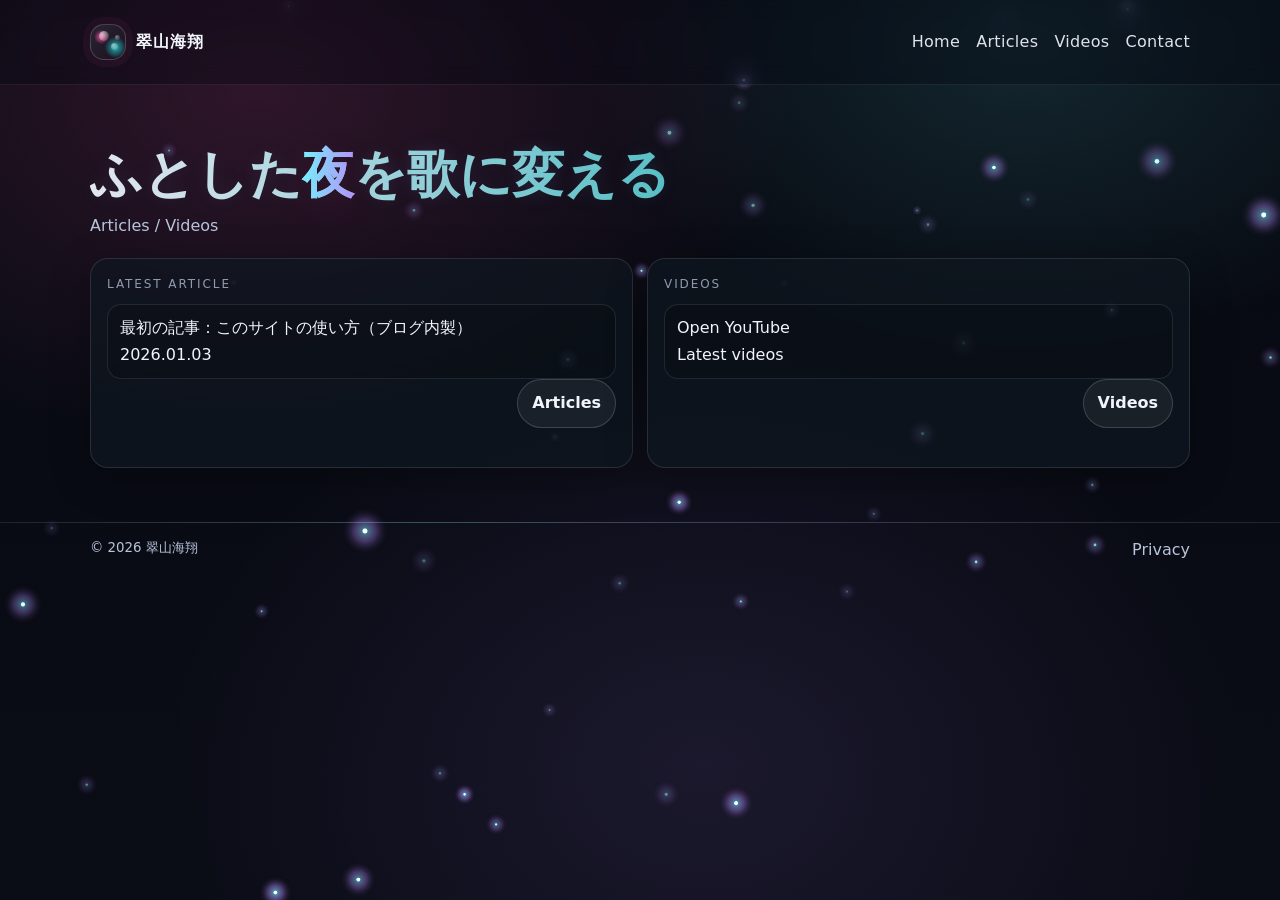
==== commit 967dc542: "Add files via upload" ====
--- a/index.html
+++ b/index.html
@@ -1,9 +1,9 @@
 <!doctype html>
-<html lang="ja">
+<html lang="en">
 <head>
   <meta charset="utf-8" />
   <meta name="viewport" content="width=device-width,initial-scale=1" />
-  <meta http-equiv="Content-Security-Policy" content="default-src 'self'; base-uri 'self'; object-src 'none'; frame-src https://www.youtube.com https://www.youtube-nocookie.com https://docs.google.com; img-src 'self' data: https://i.ytimg.com https://img.youtube.com; media-src 'self'; script-src 'self'; style-src 'self' 'unsafe-inline'; connect-src 'self'; upgrade-insecure-requests; block-all-mixed-content" />
+  <meta http-equiv="Content-Security-Policy" content="default-src 'self'; base-uri 'self'; object-src 'none'; frame-ancestors 'none'; img-src 'self' data: https://i.ytimg.com; style-src 'self'; script-src 'self'; connect-src 'self'; frame-src https://www.youtube-nocookie.com https://www.youtube.com https://docs.google.com; upgrade-insecure-requests; block-all-mixed-content" />
   <meta name="referrer" content="strict-origin-when-cross-origin" />
   <meta name="description" content="音楽とことば。夜の静けさに寄り添う。" />
   <meta name="robots" content="index,follow,max-image-preview:large" />
@@ -13,10 +13,13 @@
   <script src="app.js" defer></script>
 </head>
 <body data-page="home" class="theme-artist">
-  <a class="skip" href="#main">本文へスキップ</a>
+  <div class="bgGlow" aria-hidden="true"></div>
+  <canvas id="sparkles" class="sparkles" aria-hidden="true"></canvas>
+
+  <a class="skip" href="#main">Skip to content</a>
   <header class="top top--compact">
     <div class="wrap top__inner">
-      <a class="brand brand--mini" href="index.html" aria-label="ホーム">
+      <a class="brand brand--mini" href="index.html" aria-label="Home">
         <span class="brand__mark" aria-hidden="true">
           <span class="mark__spark"></span>
           <span class="mark__spark mark__spark--2"></span>
@@ -28,10 +31,11 @@
         </span>
       </a>
 
-      <nav class="nav nav--mini" aria-label="グローバルナビ">
-        <a href="blog.html">記事</a>
-        <a href="videos.html">動画</a>
-        <a href="contact.html">連絡</a>
+      <nav class="nav nav--mini" aria-label="Global navigation">
+        <a href="index.html">Home</a>
+        <a href="blog.html">Articles</a>
+        <a href="videos.html">Videos</a>
+        <a href="contact.html">Contact</a>
       </nav>
     </div>
   </header>
@@ -40,26 +44,31 @@
     <div class="wrap">
       <div class="hero hero--mini">
         <h1 class="hero__title" data-reveal="slow d1">ふとした<span class="grad">夜</span>を歌に変える</h1>
-        <p class="muted" data-reveal="d2">記事 / 動画</p>
+        <p class="muted" data-reveal="d2">Articles / Videos</p>
       </div>
 
       <div class="grid grid--home" data-reveal="d2">
-        <section class="card card--home" aria-label="Latest post">
+        <section class="card card--home" aria-label="Latest article">
           <div class="card__body">
-            <div class="kicker">最新の記事</div>
+            <div class="kicker">Latest Article</div>
             <div id="homeLatestPost" class="miniList" aria-busy="true"></div>
             <div class="row row--end">
-              <a class="btn btn--ghost" href="blog.html">記事</a>
+              <a class="btn btn--ghost" href="blog.html">Articles</a>
             </div>
           </div>
         </section>
 
-        <section class="card card--home" aria-label="Latest video">
+        <section class="card card--home" aria-label="Videos">
           <div class="card__body">
-            <div class="kicker">最新の動画</div>
-            <div id="homeLatestVideo" class="miniList" aria-busy="true"></div>
+            <div class="kicker">Videos</div>
+            <div id="homeVideos" class="miniList">
+              <a class="miniItem" href="videos.html">
+                <div class="miniItem__title">Open YouTube</div>
+                <div class="miniItem__meta">Latest videos</div>
+              </a>
+            </div>
             <div class="row row--end">
-              <a class="btn btn--ghost" href="videos.html">動画</a>
+              <a class="btn btn--ghost" href="videos.html">Videos</a>
             </div>
           </div>
         </section>
@@ -70,7 +79,7 @@
     <div class="wrap footer__inner">
       <small>© <span data-year></span> 翠山海翔</small>
       <span class="footer__links">
-        <a href="privacy.html">プライバシー</a>
+        <a href="privacy.html">Privacy</a>
       </span>
     </div>
   </footer>
--- a/site.css
+++ b/site.css
@@ -967,3 +967,47 @@
 #toolsUnlock { display: none; }
 #toolsUnlock .row { display:flex; gap: .75rem; align-items: center; flex-wrap: wrap; }
 #toolsUnlock .input { flex: 1 1 220px; }
+
+
+/* --- Urban night: moving glow + glitter --- */
+.bgGlow{
+  position:fixed; inset:0;
+  z-index:0;
+  pointer-events:none;
+  background:
+    radial-gradient(900px 600px at 20% 10%, rgba(255,79,163,.16), transparent 60%),
+    radial-gradient(800px 560px at 80% 5%, rgba(109,247,255,.12), transparent 55%),
+    radial-gradient(900px 700px at 55% 85%, rgba(184,135,255,.10), transparent 60%),
+    linear-gradient(180deg, var(--bg), var(--bg2));
+  animation: glowShift 22s ease-in-out infinite alternate;
+}
+@keyframes glowShift{
+  0%{ filter: hue-rotate(0deg) brightness(1); transform: scale(1); }
+  100%{ filter: hue-rotate(10deg) brightness(1.05); transform: scale(1.02); }
+}
+.sparkles{
+  position:fixed; inset:0;
+  z-index:1;
+  pointer-events:none;
+  width:100%;
+  height:100%;
+}
+header, main, footer{ position:relative; z-index:2; }
+
+/* subtle shimmer on key text */
+.hero__title{
+  text-shadow:
+    0 0 18px rgba(109,247,255,.08),
+    0 0 28px rgba(184,135,255,.06);
+  animation: titleShimmer 8s ease-in-out infinite;
+}
+@keyframes titleShimmer{
+  0%,100%{ text-shadow: 0 0 16px rgba(109,247,255,.07), 0 0 26px rgba(184,135,255,.05); }
+  50%{ text-shadow: 0 0 22px rgba(109,247,255,.10), 0 0 34px rgba(255,79,163,.06); }
+}
+
+/* respect reduced motion */
+@media (prefers-reduced-motion: reduce){
+  .bgGlow{ animation: none; }
+  .hero__title{ animation: none; }
+}
